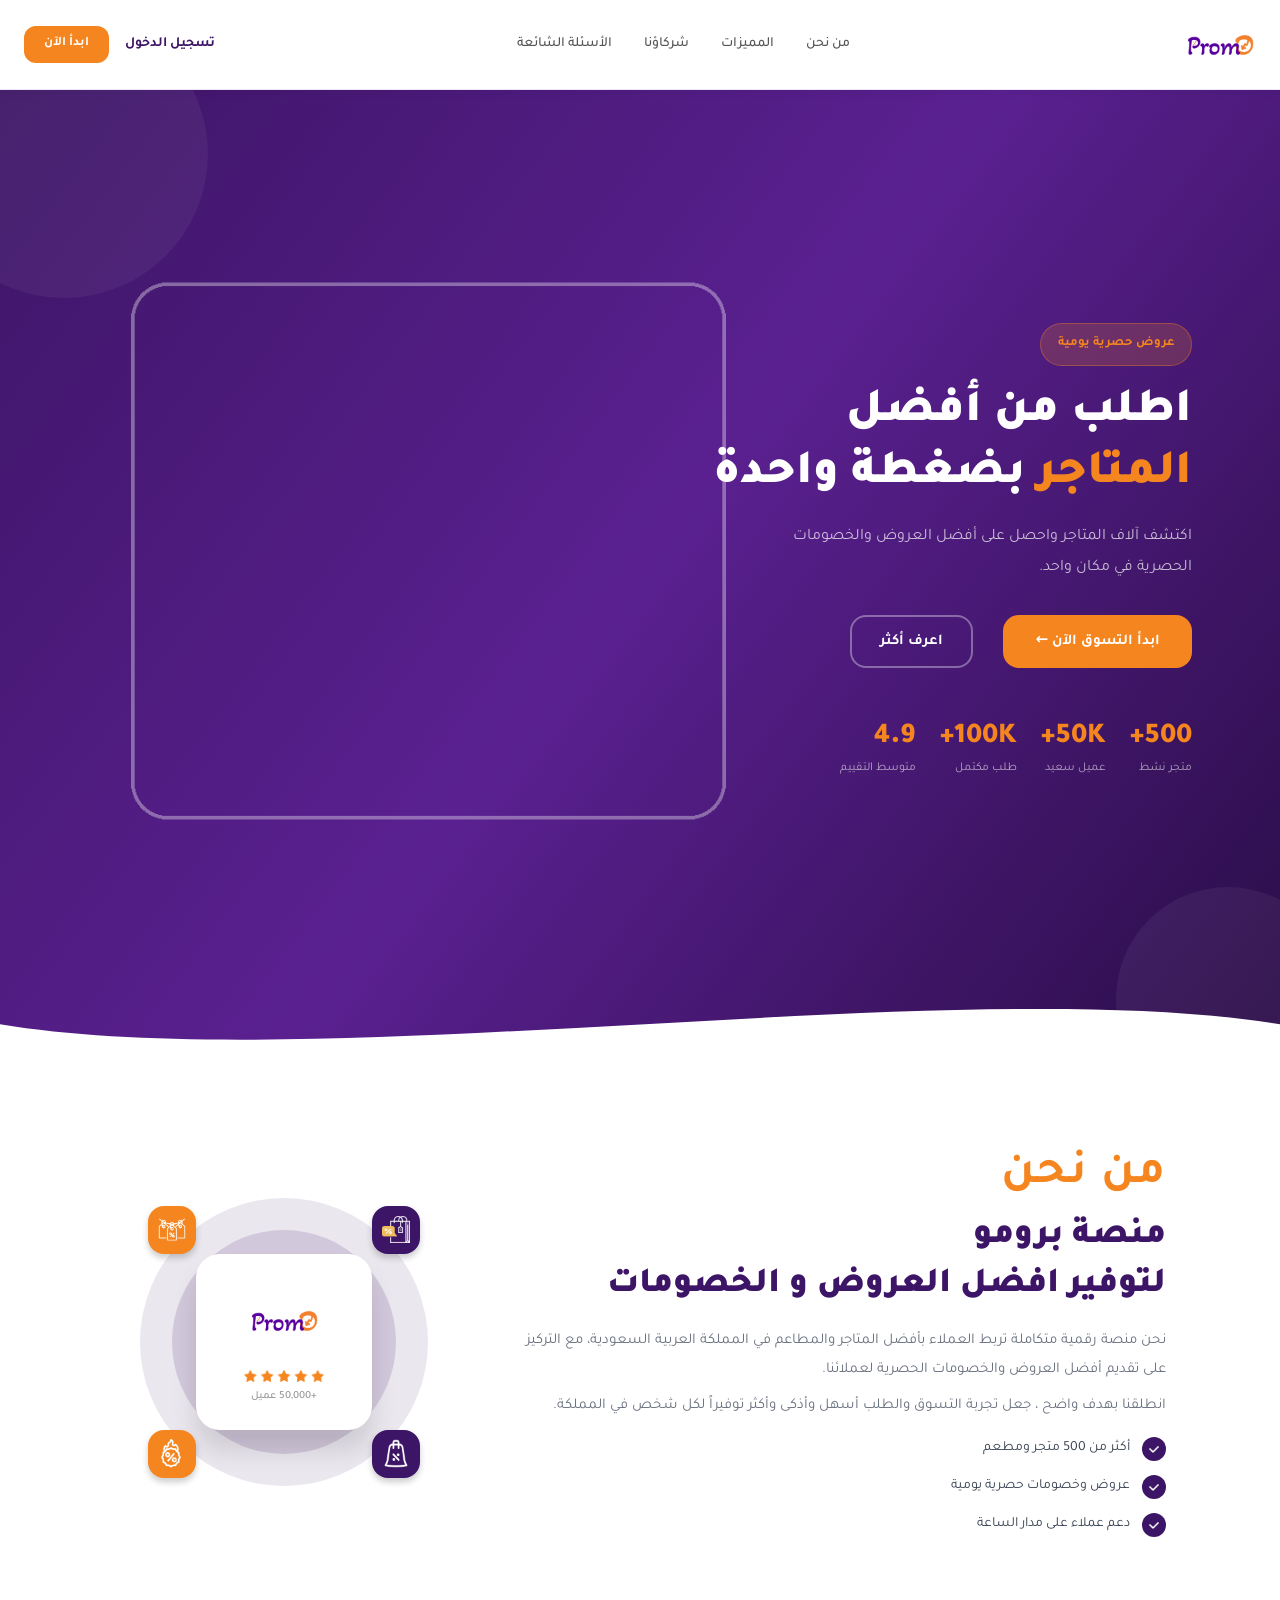
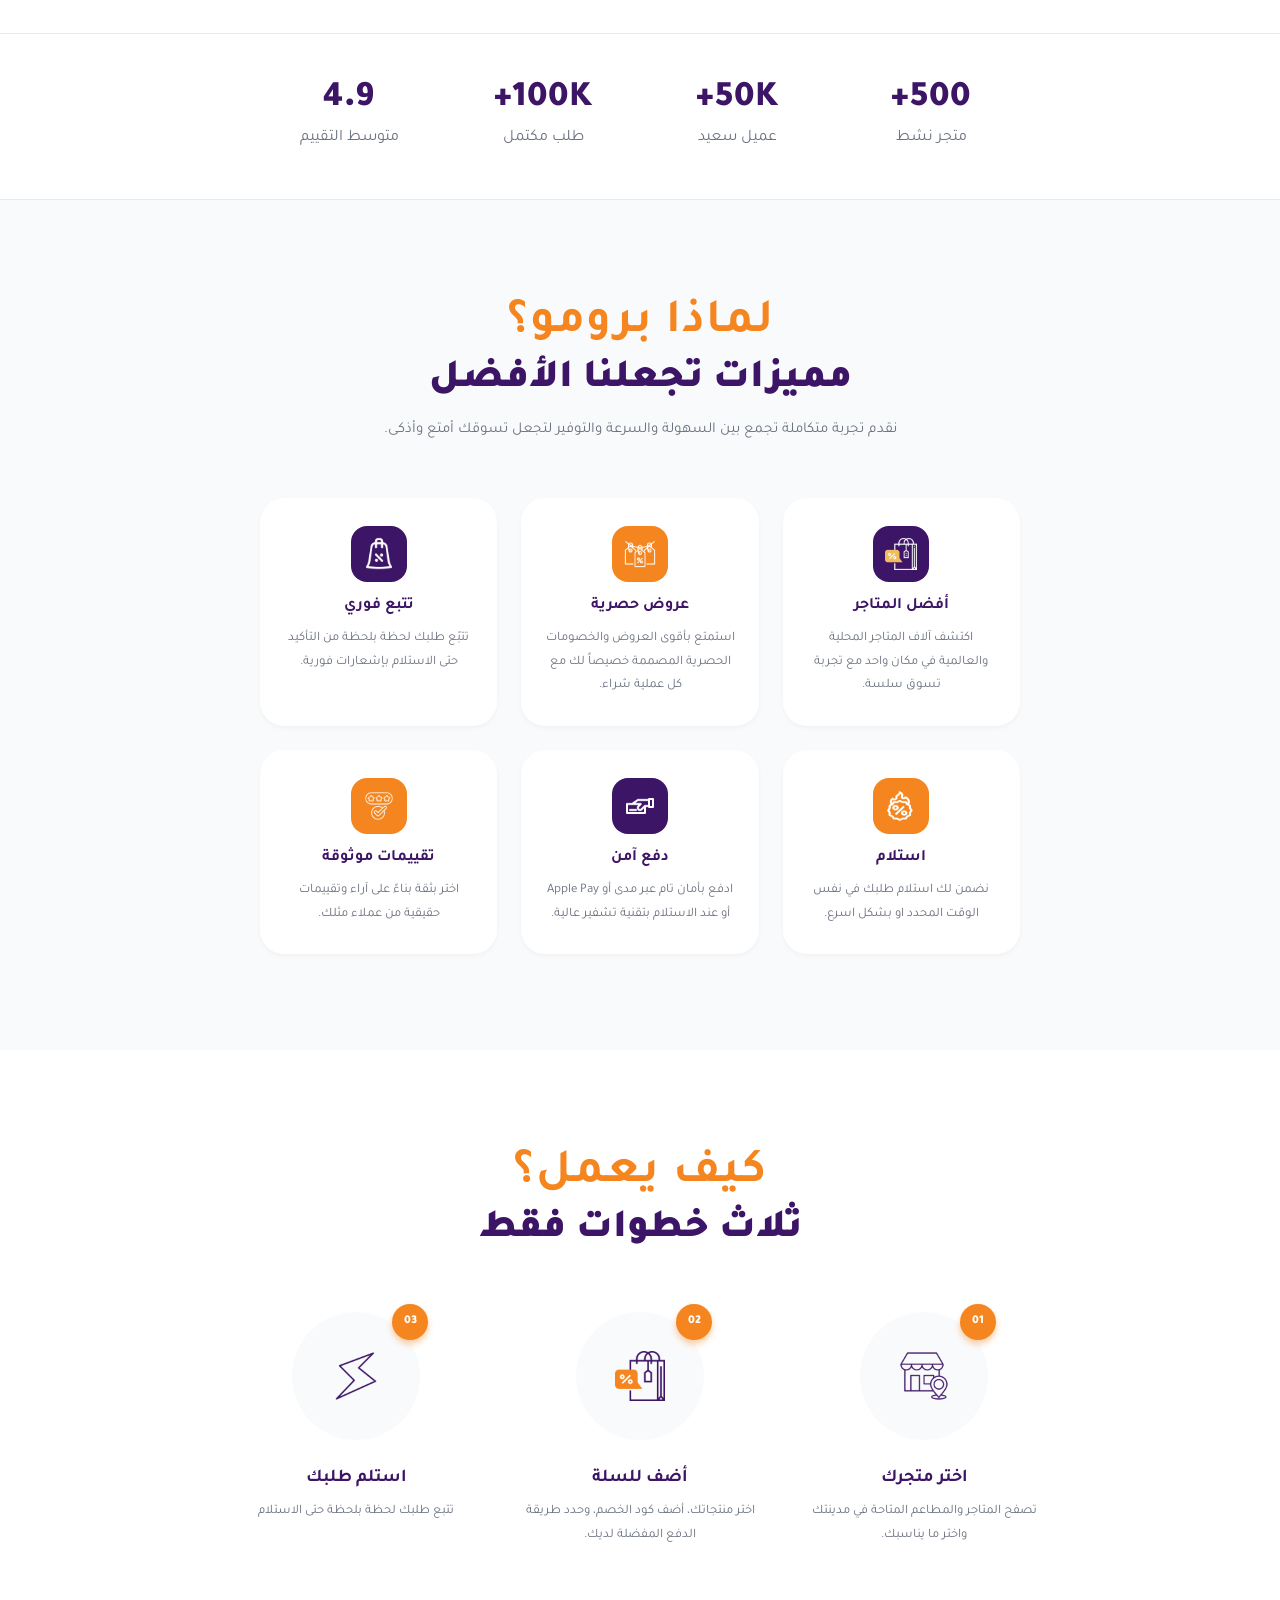
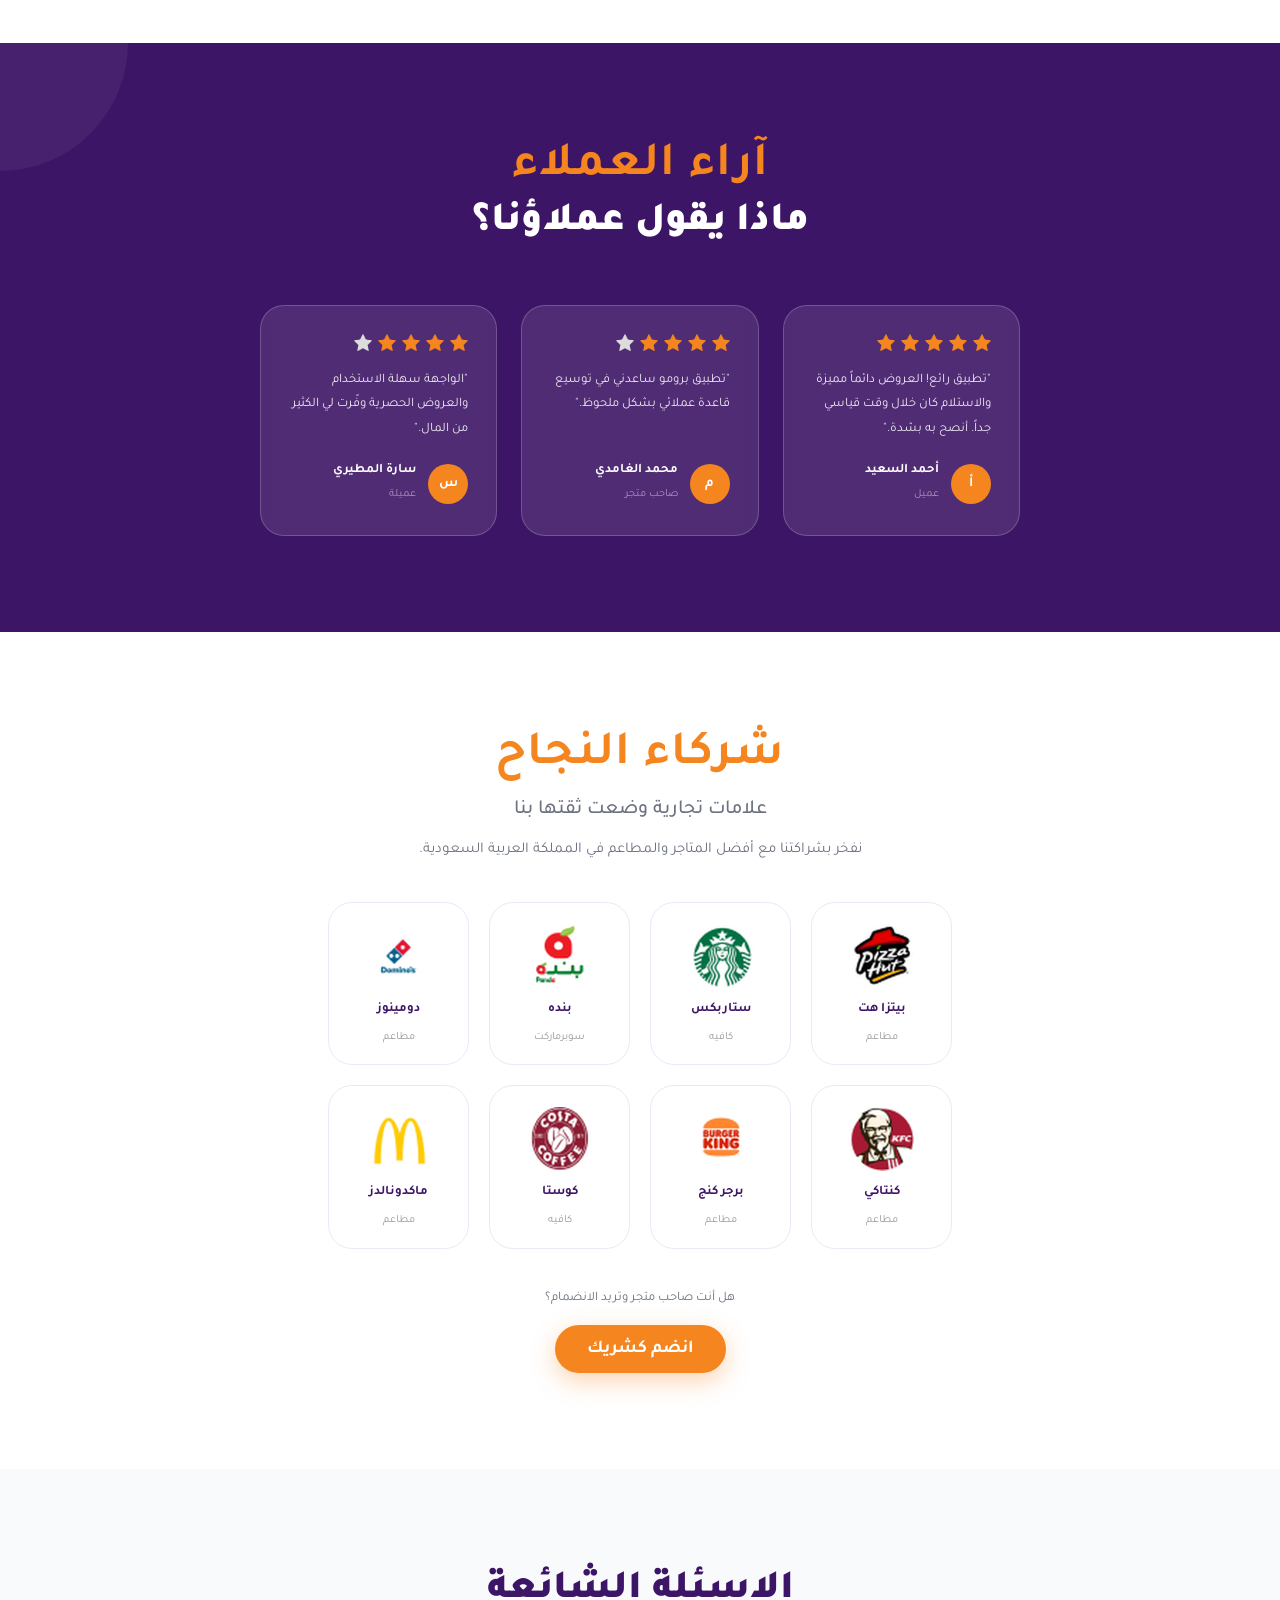
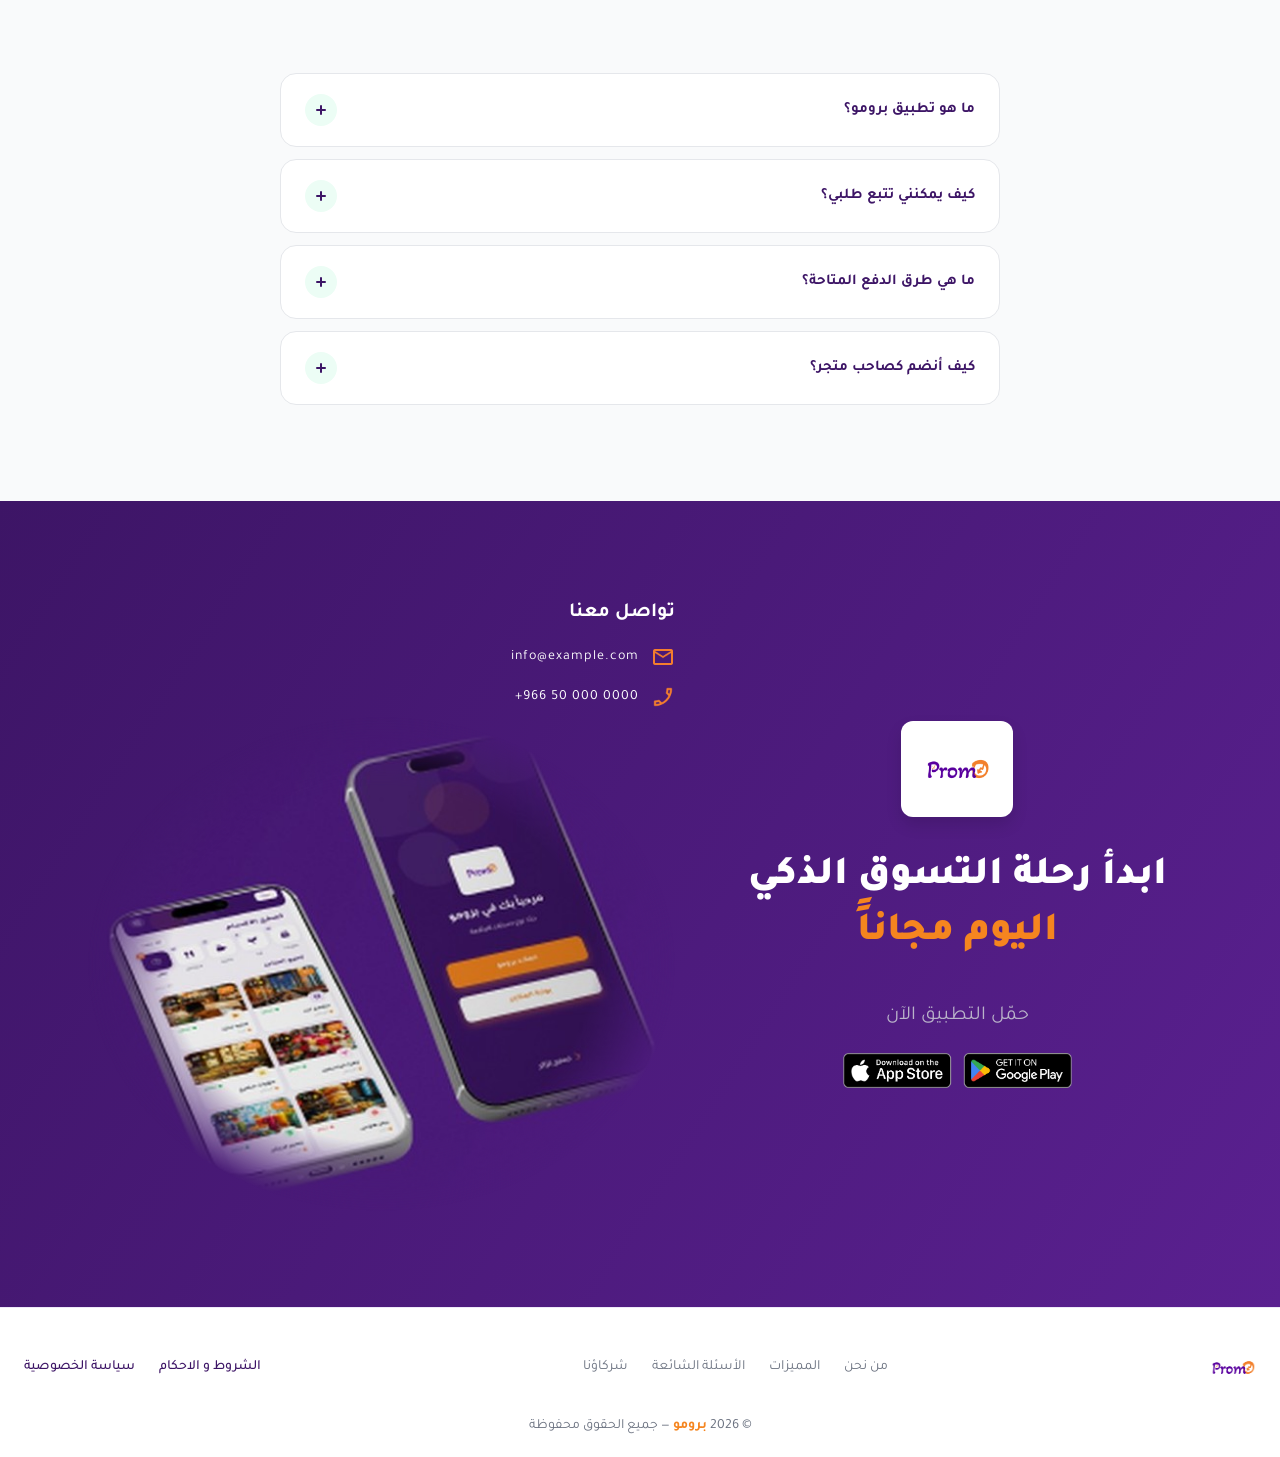
==== index.html @ 2209d12e "first commit" ====
<!DOCTYPE html>
<html lang="ar" dir="rtl">
<head>
  <meta charset="UTF-8">
  <meta name="viewport" content="width=device-width, initial-scale=1.0">
  <title>برومو | اطلب من أفضل المتاجر بضغطة واحدة</title>
  <meta name="description" content="برومو منصة تجمع أفضل المتاجر والمطاعم في المملكة مع عروض وخصومات حصرية يومية.">
  <link rel="icon" href="assets/logo.png">
  <link rel="stylesheet" href="css/style.css">
</head>
<body>

  <!-- ===== NAVBAR ===== -->
  <header class="navbar">
    <div class="container nav-inner">
      <a href="#top" class="nav-logo" aria-label="برومو - الرئيسية">
        <img src="assets/logo.png" alt="برومو" width="72" height="86">
      </a>

      <input type="checkbox" id="nav-toggle" class="nav-toggle" aria-label="فتح القائمة">
      <label for="nav-toggle" class="nav-burger" aria-hidden="true"><span></span></label>

      <nav class="nav-menu">
        <ul class="nav-links">
          <li><a href="#about">من نحن</a></li>
          <li><a href="#features">المميزات</a></li>
          <li><a href="#partners">شركاؤنا</a></li>
          <li><a href="#faq">الأسئلة الشائعة</a></li>
        </ul>
        <div class="nav-actions">
          <a href="#" class="nav-login">تسجيل الدخول</a>
          <a href="#" class="btn btn-primary btn-sm">ابدأ الآن</a>
        </div>
      </nav>
    </div>
  </header>

  <main id="top">

    <!-- ===== HERO ===== -->
    <section class="hero">
      <span class="blob blob-tl" aria-hidden="true"></span>
      <span class="blob blob-br" aria-hidden="true"></span>

      <div class="container hero-inner">
        <div class="hero-text">
          <span class="hero-badge">عروض حصرية يومية</span>
          <h1 class="hero-title">اطلب من أفضل<br><span class="accent">المتاجر</span> بضغطة واحدة</h1>
          <p class="hero-desc">اكتشف آلاف المتاجر واحصل على أفضل العروض والخصومات الحصرية في مكان واحد.</p>

          <div class="hero-btns">
            <a href="#" class="btn btn-primary">ابدأ التسوق الآن ←</a>
            <a href="#about" class="btn btn-outline">اعرف أكثر</a>
          </div>

          <ul class="hero-stats">
            <li><strong>+500</strong><span>متجر نشط</span></li>
            <li><strong>+50K</strong><span>عميل سعيد</span></li>
            <li><strong>+100K</strong><span>طلب مكتمل</span></li>
            <li><strong>4.9</strong><span>متوسط التقييم</span></li>
          </ul>
        </div>

        <div class="hero-visual">
          <img src="assets/hero-mockup.png" alt="شاشات تطبيق برومو" width="1016" height="752">
        </div>
      </div>

      <svg class="hero-wave" viewBox="0 0 1440 80" preserveAspectRatio="none" aria-hidden="true">
        <path d="M0 53.33C360 106.67 1080 0 1440 53.33V80H0Z" fill="#fff"/>
      </svg>
    </section>

    <!-- ===== ABOUT ===== -->
    <section class="about section" id="about">
      <div class="container about-inner">
        <div class="about-text">
          <span class="section-label">من نحن</span>
          <h2 class="about-title">منصة برومو<br>لتوفير افضل العروض و الخصومات</h2>
          <p>نحن منصة رقمية متكاملة تربط العملاء بأفضل المتاجر والمطاعم في المملكة العربية السعودية، مع التركيز على تقديم أفضل العروض والخصومات الحصرية لعملائنا.</p>
          <p>انطلقنا بهدف واضح ، جعل تجربة التسوق والطلب أسهل وأذكى وأكثر توفيراً لكل شخص في المملكة.</p>
          <ul class="check-list">
            <li><img src="assets/icons/check.png" alt="" width="12" height="12">أكثر من 500 متجر ومطعم</li>
            <li><img src="assets/icons/check.png" alt="" width="12" height="12">عروض وخصومات حصرية يومية</li>
            <li><img src="assets/icons/check.png" alt="" width="12" height="12">دعم عملاء على مدار الساعة</li>
          </ul>
        </div>

        <div class="about-visual" aria-hidden="true">
          <div class="about-circle">
            <div class="about-card">
              <img src="assets/logo.png" alt="" width="72" height="86">
              <img class="about-stars" src="assets/icons/stars-5.png" alt="" width="80" height="12">
              <small>+50,000 عميل</small>
            </div>
            <span class="about-float f-tr violet"><img src="assets/icons/about-1.png" alt="" width="28" height="27"></span>
            <span class="about-float f-tl orange"><img src="assets/icons/about-2.png" alt="" width="28" height="27"></span>
            <span class="about-float f-br violet"><img src="assets/icons/about-3.png" alt="" width="28" height="29"></span>
            <span class="about-float f-bl orange"><img src="assets/icons/about-4.png" alt="" width="28" height="29"></span>
          </div>
        </div>
      </div>
    </section>

    <!-- ===== STATS BAR ===== -->
    <section class="stats-bar">
      <ul class="container stats-grid">
        <li><strong>+500</strong><span>متجر نشط</span></li>
        <li><strong>+50K</strong><span>عميل سعيد</span></li>
        <li><strong>+100K</strong><span>طلب مكتمل</span></li>
        <li><strong>4.9</strong><span>متوسط التقييم</span></li>
      </ul>
    </section>

    <!-- ===== FEATURES ===== -->
    <section class="features section bg-soft" id="features">
      <div class="container">
        <header class="section-head">
          <span class="section-label">لماذا برومو؟</span>
          <h2 class="section-title">مميزات تجعلنا الأفضل</h2>
          <p class="section-desc">نقدم تجربة متكاملة تجمع بين السهولة والسرعة والتوفير لتجعل تسوقك أمتع وأذكى.</p>
        </header>

        <div class="features-grid">
          <article class="feature-card">
            <span class="feature-icon violet"><img src="assets/icons/feat-stores.png" alt="" width="32" height="32"></span>
            <h3>أفضل المتاجر</h3>
            <p>اكتشف آلاف المتاجر المحلية والعالمية في مكان واحد مع تجربة تسوق سلسة.</p>
          </article>
          <article class="feature-card">
            <span class="feature-icon orange"><img src="assets/icons/feat-offers.png" alt="" width="32" height="32"></span>
            <h3>عروض حصرية</h3>
            <p>استمتع بأقوى العروض والخصومات الحصرية المصممة خصيصاً لك مع كل عملية شراء.</p>
          </article>
          <article class="feature-card">
            <span class="feature-icon violet"><img src="assets/icons/feat-track.png" alt="" width="28" height="29"></span>
            <h3>تتبع فوري</h3>
            <p>تتبّع طلبك لحظة بلحظة من التأكيد حتى الاستلام بإشعارات فورية.</p>
          </article>
          <article class="feature-card">
            <span class="feature-icon orange"><img src="assets/icons/feat-pickup.png" alt="" width="28" height="29"></span>
            <h3>استلام</h3>
            <p>نضمن لك استلام طلبك في نفس الوقت المحدد او بشكل اسرع.</p>
          </article>
          <article class="feature-card">
            <span class="feature-icon violet"><img src="assets/icons/feat-pay.png" alt="" width="32" height="32"></span>
            <h3>دفع آمن</h3>
            <p>ادفع بأمان تام عبر مدى أو Apple Pay أو عند الاستلام بتقنية تشفير عالية.</p>
          </article>
          <article class="feature-card">
            <span class="feature-icon orange"><img src="assets/icons/feat-reviews.png" alt="" width="32" height="32"></span>
            <h3>تقييمات موثوقة</h3>
            <p>اختر بثقة بناءً على آراء وتقييمات حقيقية من عملاء مثلك.</p>
          </article>
        </div>
      </div>
    </section>

    <!-- ===== HOW IT WORKS ===== -->
    <section class="how section" id="how">
      <div class="container">
        <header class="section-head">
          <span class="section-label">كيف يعمل؟</span>
          <h2 class="section-title">ثلاث خطوات فقط</h2>
        </header>

        <ol class="how-grid">
          <li class="how-step">
            <div class="how-circle"><img src="assets/icons/step-1.png" alt="" width="50" height="50"><span class="how-num">01</span></div>
            <h3>اختر متجرك</h3>
            <p>تصفح المتاجر والمطاعم المتاحة في مدينتك واختر ما يناسبك.</p>
          </li>
          <li class="how-step">
            <div class="how-circle"><img src="assets/icons/step-2.png" alt="" width="50" height="50"><span class="how-num">02</span></div>
            <h3>أضف للسلة</h3>
            <p>اختر منتجاتك، أضف كود الخصم، وحدد طريقة الدفع المفضلة لديك.</p>
          </li>
          <li class="how-step">
            <div class="how-circle"><img src="assets/icons/step-3.png" alt="" width="50" height="50"><span class="how-num">03</span></div>
            <h3>استلم طلبك</h3>
            <p>تتبع طلبك لحظة بلحظة حتى الاستلام</p>
          </li>
        </ol>
      </div>
    </section>

    <!-- ===== TESTIMONIALS ===== -->
    <section class="testimonials section">
      <span class="blob blob-tl" aria-hidden="true"></span>
      <div class="container">
        <header class="section-head">
          <span class="section-label">آراء العملاء</span>
          <h2 class="section-title light">ماذا يقول عملاؤنا؟</h2>
        </header>

        <div class="testi-grid">
          <figure class="testi-card">
            <img class="testi-stars" src="assets/icons/stars-5.png" alt="5 من 5" width="114" height="17">
            <blockquote>"تطبيق رائع! العروض دائماً مميزة والاستلام كان خلال وقت قياسي جداً. أنصح به بشدة."</blockquote>
            <figcaption><span class="avatar">أ</span><span><b>أحمد السعيد</b><small>عميل</small></span></figcaption>
          </figure>
          <figure class="testi-card">
            <img class="testi-stars" src="assets/icons/stars-4.png" alt="4 من 5" width="114" height="17">
            <blockquote>"تطبيق برومو ساعدني في توسيع قاعدة عملائي بشكل ملحوظ."</blockquote>
            <figcaption><span class="avatar">م</span><span><b>محمد الغامدي</b><small>صاحب متجر</small></span></figcaption>
          </figure>
          <figure class="testi-card">
            <img class="testi-stars" src="assets/icons/stars-4.png" alt="4 من 5" width="114" height="17">
            <blockquote>"الواجهة سهلة الاستخدام والعروض الحصرية وفّرت لي الكثير من المال."</blockquote>
            <figcaption><span class="avatar">س</span><span><b>سارة المطيري</b><small>عميلة</small></span></figcaption>
          </figure>
        </div>
      </div>
    </section>

    <!-- ===== PARTNERS ===== -->
    <section class="partners section" id="partners">
      <div class="container">
        <header class="section-head">
          <span class="section-label">شركاء النجاح</span>
          <h2 class="section-subtitle">علامات تجارية وضعت ثقتها بنا</h2>
          <p class="section-desc">نفخر بشراكتنا مع أفضل المتاجر والمطاعم في المملكة العربية السعودية.</p>
        </header>

        <ul class="partners-grid">
          <li class="partner-card"><img src="assets/partners/pizza-hut.png" alt="" width="64" height="64"><b>بيتزا هت</b><small>مطاعم</small></li>
          <li class="partner-card"><img src="assets/partners/starbucks.png" alt="" width="64" height="64"><b>ستاربكس</b><small>كافيه</small></li>
          <li class="partner-card"><img src="assets/partners/panda.png" alt="" width="64" height="64"><b>بنده</b><small>سوبرماركت</small></li>
          <li class="partner-card"><img src="assets/partners/dominos.png" alt="" width="64" height="64"><b>دومينوز</b><small>مطاعم</small></li>
          <li class="partner-card"><img src="assets/partners/kfc.png" alt="" width="64" height="64"><b>كنتاكي</b><small>مطاعم</small></li>
          <li class="partner-card"><img src="assets/partners/burger-king.png" alt="" width="64" height="64"><b>برجر كنج</b><small>مطاعم</small></li>
          <li class="partner-card"><img src="assets/partners/costa.png" alt="" width="64" height="64"><b>كوستا</b><small>كافيه</small></li>
          <li class="partner-card"><img src="assets/partners/mcdonalds.png" alt="" width="64" height="64"><b>ماكدونالدز</b><small>مطاعم</small></li>
        </ul>

        <div class="partners-cta">
          <p>هل أنت صاحب متجر وتريد الانضمام؟</p>
          <a href="#" class="btn btn-primary btn-glow">انضم كشريك</a>
        </div>
      </div>
    </section>

    <!-- ===== FAQ ===== -->
    <section class="faq section bg-soft" id="faq">
      <div class="container">
        <header class="section-head">
          <h2 class="section-title">الاسئلة الشائعة</h2>
        </header>

        <div class="faq-list">
          <details class="faq-item">
            <summary><span>ما هو تطبيق برومو؟</span><i class="faq-toggle" aria-hidden="true"></i></summary>
            <p>هو تطبيق للطلب والاستلام من المتجر يجمع أفضل المتاجر والمطاعم في مكان واحد، مع عروض وخصومات حصرية لعملائنا.</p>
          </details>
          <details class="faq-item">
            <summary><span>كيف يمكنني تتبع طلبي؟</span><i class="faq-toggle" aria-hidden="true"></i></summary>
            <p>بعد تأكيد طلبك، ستصلك إشعارات فورية بكل مرحلة من مراحل الطلب حتى استلامه.</p>
          </details>
          <details class="faq-item">
            <summary><span>ما هي طرق الدفع المتاحة؟</span><i class="faq-toggle" aria-hidden="true"></i></summary>
            <p>ندعم الدفع عند الاستلام، مدى، وApple Pay لتجربة دفع مرنة وآمنة.</p>
          </details>
          <details class="faq-item">
            <summary><span>كيف أنضم كصاحب متجر؟</span><i class="faq-toggle" aria-hidden="true"></i></summary>
            <p>يمكنك التسجيل عبر التطبيق من خلال قسم "بوابة المتاجر" و ادخال بياناتك.</p>
          </details>
        </div>
      </div>
    </section>

    <!-- ===== CTA / CONTACT ===== -->
    <section class="cta" id="contact">
      <div class="container cta-inner">
        <div class="cta-main">
          <div class="cta-logo"><img src="assets/logo.png" alt="برومو" width="67" height="80"></div>
          <h2 class="cta-title">ابدأ رحلة التسوق الذكي<br><span class="accent">اليوم مجاناً</span></h2>
          <p class="cta-download">حمّل التطبيق الآن</p>
          <div class="store-badges">
            <a href="#" aria-label="حمّل من Google Play"><img src="assets/google-play.png" alt="Get it on Google Play" width="109" height="35"></a>
            <a href="#" aria-label="حمّل من App Store"><img src="assets/app-store.png" alt="Download on the App Store" width="109" height="35"></a>
          </div>
        </div>

        <div class="cta-side">
          <div class="contact">
            <h3>تواصل معنا</h3>
            <!-- TODO: ضع الإيميل ورقم الجوال الحقيقيين هنا -->
            <a href="mailto:info@example.com"><img src="assets/icons/email.png" alt="" width="24" height="24"><span dir="ltr">info@example.com</span></a>
            <a href="tel:+966500000000"><img src="assets/icons/phone.png" alt="" width="24" height="24"><span dir="ltr">+966 50 000 0000</span></a>
          </div>
          <img class="cta-phones" src="assets/cta-phones.jpg" alt="تطبيق برومو على الجوال" width="600" height="505">
        </div>
      </div>
    </section>
  </main>

  <!-- ===== FOOTER ===== -->
  <footer class="footer">
    <div class="container footer-inner">
      <a href="#top" class="footer-logo"><img src="assets/logo.png" alt="برومو" width="46" height="55"></a>
      <ul class="footer-links">
        <li><a href="#about">من نحن</a></li>
        <li><a href="#features">المميزات</a></li>
        <li><a href="#faq">الأسئلة الشائعة</a></li>
        <li><a href="#partners">شركاؤنا</a></li>
      </ul>
      <ul class="footer-legal">
        <li><a href="terms.html">الشروط و الاحكام</a></li>
        <li><a href="privacy.html">سياسة الخصوصية</a></li>
      </ul>
    </div>
    <p class="footer-copy">© 2026 <b>برومو</b> — جميع الحقوق محفوظة</p>
  </footer>

</body>
</html>
---- css/style.css ----
/* =========================================================
   Promo Landing Page — style.css
   ألوان وخطوط مأخوذة من تصميم فيقما
   ========================================================= */

:root {
  --violet: #3d1566;
  --violet-2: #5a2090;
  --violet-3: #2a0d47;
  --orange: #f5851f;
  --text: #374151;
  --muted: #6b7280;
  --soft: #f9fafb;
  --line: #ede8f8;
  --white: #fff;

  --radius-lg: 24px;
  --radius-md: 16px;
  --radius-sm: 12px;
  --container: 1152px;
  --nav-h: 90px;
}

/* ---------- Font (Tajawal, local files) ---------- */
@font-face { font-family: "Tajawal"; font-style: normal; font-weight: 400; font-display: swap;
  src: url("../assets/fonts/tajawal-arabic-400-normal.woff2") format("woff2");
  unicode-range: U+0600-06FF, U+0750-077F, U+0870-088E, U+0890-0891, U+0897-08E1, U+08E3-08FF, U+200C-200E, U+2010-2011, U+204F, U+2E41, U+FB50-FDFF, U+FE70-FE74, U+FE76-FEFC; }
@font-face { font-family: "Tajawal"; font-style: normal; font-weight: 400; font-display: swap;
  src: url("../assets/fonts/tajawal-latin-400-normal.woff2") format("woff2");
  unicode-range: U+0000-00FF, U+0131, U+0152-0153, U+02BB-02BC, U+02C6, U+02DA, U+02DC, U+0304, U+0308, U+0329, U+2000-206F, U+20AC, U+2122, U+2191, U+2193, U+2212, U+2215, U+FEFF, U+FFFD; }
@font-face { font-family: "Tajawal"; font-style: normal; font-weight: 500; font-display: swap;
  src: url("../assets/fonts/tajawal-arabic-500-normal.woff2") format("woff2");
  unicode-range: U+0600-06FF, U+0750-077F, U+0870-088E, U+0890-0891, U+0897-08E1, U+08E3-08FF, U+200C-200E, U+2010-2011, U+204F, U+2E41, U+FB50-FDFF, U+FE70-FE74, U+FE76-FEFC; }
@font-face { font-family: "Tajawal"; font-style: normal; font-weight: 500; font-display: swap;
  src: url("../assets/fonts/tajawal-latin-500-normal.woff2") format("woff2");
  unicode-range: U+0000-00FF, U+0131, U+0152-0153, U+02BB-02BC, U+02C6, U+02DA, U+02DC, U+0304, U+0308, U+0329, U+2000-206F, U+20AC, U+2122, U+2191, U+2193, U+2212, U+2215, U+FEFF, U+FFFD; }
@font-face { font-family: "Tajawal"; font-style: normal; font-weight: 700; font-display: swap;
  src: url("../assets/fonts/tajawal-arabic-700-normal.woff2") format("woff2");
  unicode-range: U+0600-06FF, U+0750-077F, U+0870-088E, U+0890-0891, U+0897-08E1, U+08E3-08FF, U+200C-200E, U+2010-2011, U+204F, U+2E41, U+FB50-FDFF, U+FE70-FE74, U+FE76-FEFC; }
@font-face { font-family: "Tajawal"; font-style: normal; font-weight: 700; font-display: swap;
  src: url("../assets/fonts/tajawal-latin-700-normal.woff2") format("woff2");
  unicode-range: U+0000-00FF, U+0131, U+0152-0153, U+02BB-02BC, U+02C6, U+02DA, U+02DC, U+0304, U+0308, U+0329, U+2000-206F, U+20AC, U+2122, U+2191, U+2193, U+2212, U+2215, U+FEFF, U+FFFD; }
@font-face { font-family: "Tajawal"; font-style: normal; font-weight: 800; font-display: swap;
  src: url("../assets/fonts/tajawal-arabic-800-normal.woff2") format("woff2");
  unicode-range: U+0600-06FF, U+0750-077F, U+0870-088E, U+0890-0891, U+0897-08E1, U+08E3-08FF, U+200C-200E, U+2010-2011, U+204F, U+2E41, U+FB50-FDFF, U+FE70-FE74, U+FE76-FEFC; }
@font-face { font-family: "Tajawal"; font-style: normal; font-weight: 800; font-display: swap;
  src: url("../assets/fonts/tajawal-latin-800-normal.woff2") format("woff2");
  unicode-range: U+0000-00FF, U+0131, U+0152-0153, U+02BB-02BC, U+02C6, U+02DA, U+02DC, U+0304, U+0308, U+0329, U+2000-206F, U+20AC, U+2122, U+2191, U+2193, U+2212, U+2215, U+FEFF, U+FFFD; }
@font-face { font-family: "Tajawal"; font-style: normal; font-weight: 900; font-display: swap;
  src: url("../assets/fonts/tajawal-arabic-900-normal.woff2") format("woff2");
  unicode-range: U+0600-06FF, U+0750-077F, U+0870-088E, U+0890-0891, U+0897-08E1, U+08E3-08FF, U+200C-200E, U+2010-2011, U+204F, U+2E41, U+FB50-FDFF, U+FE70-FE74, U+FE76-FEFC; }
@font-face { font-family: "Tajawal"; font-style: normal; font-weight: 900; font-display: swap;
  src: url("../assets/fonts/tajawal-latin-900-normal.woff2") format("woff2");
  unicode-range: U+0000-00FF, U+0131, U+0152-0153, U+02BB-02BC, U+02C6, U+02DA, U+02DC, U+0304, U+0308, U+0329, U+2000-206F, U+20AC, U+2122, U+2191, U+2193, U+2212, U+2215, U+FEFF, U+FFFD; }

/* ---------- Reset ---------- */
*, *::before, *::after { box-sizing: border-box; }
html { scroll-behavior: smooth; scroll-padding-top: calc(var(--nav-h) + 8px); }
body {
  margin: 0;
  font-family: "Tajawal", system-ui, sans-serif;
  color: var(--text);
  background: var(--white);
  line-height: 1.6;
  -webkit-font-smoothing: antialiased;
  overflow-x: hidden;
}
img { max-width: 100%; height: auto; display: block; }
a { color: inherit; text-decoration: none; }
ul, ol { list-style: none; margin: 0; padding: 0; }
h1, h2, h3, p, figure, blockquote { margin: 0; }

.container { width: 100%; max-width: var(--container); margin-inline: auto; padding-inline: 24px; }
.section { padding-block: 96px; position: relative; }
.bg-soft { background: var(--soft); }
.accent { color: var(--orange); }

/* ---------- Buttons ---------- */
.btn {
  display: inline-flex; align-items: center; justify-content: center;
  height: 53px; padding-inline: 32px;
  border-radius: var(--radius-md);
  font-weight: 700; font-size: 15px;
  transition: transform .2s ease, box-shadow .2s ease, background .2s ease;
  white-space: nowrap;
}
.btn:hover { transform: translateY(-2px); }
.btn-primary { background: var(--orange); color: var(--white); }
.btn-primary:hover { box-shadow: 0 10px 24px rgba(245,133,31,.35); }
.btn-outline { border: 2px solid rgba(255,255,255,.35); color: var(--white); padding-inline: 28px; }
.btn-outline:hover { background: rgba(255,255,255,.08); }
.btn-sm { height: 37px; padding-inline: 20px; border-radius: var(--radius-sm); font-size: 13px; }
.btn-glow { height: 48px; border-radius: 999px; font-size: 18px; box-shadow: 0 8px 24px rgba(245,133,31,.35); }

/* ---------- Section heads ---------- */
.section-head { text-align: center; max-width: 640px; margin: 0 auto 56px; }
.section-label {
  display: block; color: var(--orange);
  font-size: 48px; font-weight: 700; line-height: 1.2; letter-spacing: 1px;
}
.section-title { color: var(--violet); font-size: 40px; font-weight: 900; line-height: 1.3; }
.section-title.light { color: var(--white); }
.section-subtitle { color: var(--muted); font-size: 20px; font-weight: 500; margin-top: 8px; }
.section-desc { color: var(--muted); font-size: 15px; margin-top: 12px; }

/* ---------- Decorative blobs ---------- */
.blob { position: absolute; border-radius: 50%; background: rgba(255,255,255,.05); pointer-events: none; }
.blob-tl { width: 288px; height: 288px; top: -80px; inset-inline-end: -80px; }
.blob-br { width: 224px; height: 224px; bottom: -60px; inset-inline-start: -60px; }

/* =========================================================
   NAVBAR
   ========================================================= */
.navbar {
  position: sticky; top: 0; z-index: 50;
  height: var(--nav-h);
  background: rgba(255,255,255,.97);
  backdrop-filter: blur(6px);
  border-bottom: 1px solid var(--line);
  box-shadow: 0 1px 10px rgba(0,0,0,.05);
}
.nav-inner { height: 100%; display: flex; align-items: center; gap: 32px; max-width: 1400px; }
.nav-logo img { width: 72px; height: auto; }
.nav-menu { flex: 1; display: flex; align-items: center; justify-content: space-between; }
.nav-links { display: flex; gap: 32px; margin-inline: auto; }
.nav-links a { color: #555; font-size: 14px; font-weight: 500; transition: color .2s; }
.nav-links a:hover { color: var(--orange); }
.nav-actions { display: flex; align-items: center; gap: 16px; }
.nav-login { color: var(--violet); font-weight: 700; font-size: 14px; }
.nav-login:hover { color: var(--orange); }

.nav-toggle { position: absolute; opacity: 0; pointer-events: none; }
.nav-burger { display: none; }

/* =========================================================
   HERO
   ========================================================= */
.hero {
  position: relative; overflow: hidden;
  background: linear-gradient(127deg, var(--violet) 0%, var(--violet-2) 50%, var(--violet-3) 100%);
  color: var(--white);
  padding: 120px 0 160px;
  min-height: calc(100vh - var(--nav-h));
  display: flex; align-items: center;
}
.hero-inner { display: grid; grid-template-columns: 520px 1fr; gap: 24px; align-items: center; position: relative; z-index: 1; }
.hero-text { text-align: right; }
.hero-badge {
  display: inline-block; padding: 10px 17px; border-radius: 999px;
  background: rgba(245,133,31,.2); border: 1px solid rgba(245,133,31,.35);
  color: var(--orange); font-size: 13px; font-weight: 700;
}
.hero-title { font-size: 48px; font-weight: 900; line-height: 1.3; margin: 16px 0; }
.hero-desc { color: rgba(255,255,255,.7); font-size: 16px; line-height: 1.9; max-width: 440px; }
.hero-btns { display: flex; gap: 30px; margin-top: 32px; flex-wrap: wrap; }

.hero-stats { display: flex; gap: 24px; margin-top: 56px; flex-wrap: wrap; }
.hero-stats li { display: flex; flex-direction: column; }
.hero-stats strong { color: var(--orange); font-size: 28.8px; font-weight: 900; line-height: 1; direction: ltr; text-align: right; }
.hero-stats span { color: rgba(255,255,255,.6); font-size: 12px; margin-top: 6px; }

.hero-visual { margin-inline-start: -240px; margin-inline-end: -120px; }
.hero-visual img { width: 100%; max-width: 1016px; }

.hero-wave { position: absolute; bottom: 0; left: 0; width: 100%; height: 80px; }

/* =========================================================
   ABOUT
   ========================================================= */
.about-inner { display: grid; grid-template-columns: 1fr 340px; gap: 64px; align-items: center; max-width: 1100px; }
.about-text .section-label { text-align: right; }
.about-title { color: var(--violet); font-size: 35.2px; font-weight: 900; line-height: 1.4; margin: 8px 0 16px; }
.about-text p { color: var(--muted); font-size: 15px; line-height: 1.9; margin-bottom: 8px; }
.check-list { margin-top: 16px; display: grid; gap: 14px; }
.check-list li { display: flex; align-items: center; gap: 12px; color: var(--text); font-size: 14px; }
.check-list img {
  width: 24px; height: 24px; padding: 6px; border-radius: 50%;
  background: var(--violet); box-sizing: border-box;
}

.about-visual { display: flex; justify-content: center; }
.about-circle {
  position: relative; width: 288px; height: 288px; border-radius: 50%;
  background: rgba(61,21,102,.1);
  display: grid; place-items: center;
}
.about-circle::before {
  content: ""; position: absolute; inset: 32px; border-radius: 50%; background: rgba(61,21,102,.15);
}
.about-card {
  position: relative; width: 176px; height: 176px; border-radius: var(--radius-lg);
  background: var(--white); box-shadow: 0 20px 25px rgba(0,0,0,.12);
  display: flex; flex-direction: column; align-items: center; justify-content: center; gap: 6px;
}
.about-card > img:first-child { width: 72px; }
.about-stars { width: 80px; }
.about-card small { color: #999; font-size: 11px; font-weight: 500; direction: rtl; }

.about-float {
  position: absolute; width: 48px; height: 48px; border-radius: var(--radius-md);
  display: grid; place-items: center; box-shadow: 0 4px 6px rgba(0,0,0,.2);
  animation: float 4s ease-in-out infinite;
}
.about-float img { width: 28px; }
.about-float.violet { background: var(--violet); }
.about-float.orange { background: var(--orange); }
.f-tr { top: 8px; right: 8px; }
.f-tl { top: 8px; left: 8px; animation-delay: -1s; }
.f-br { bottom: 8px; right: 8px; animation-delay: -2s; }
.f-bl { bottom: 8px; left: 8px; animation-delay: -3s; }
@keyframes float { 50% { transform: translateY(-6px); } }

/* =========================================================
   STATS BAR
   ========================================================= */
.stats-bar { padding-block: 48px; border-block: 1px solid var(--line); }
.stats-grid { display: grid; grid-template-columns: repeat(4, 1fr); gap: 24px; max-width: 800px; text-align: center; }
.stats-grid strong { display: block; color: var(--violet); font-size: 36px; font-weight: 900; line-height: 1; direction: ltr; }
.stats-grid span { color: var(--muted); font-size: 16px; margin-top: 8px; display: block; }

/* =========================================================
   FEATURES
   ========================================================= */
.features-grid { display: grid; grid-template-columns: repeat(3, 1fr); gap: 24px; max-width: 760px; margin-inline: auto; }
.feature-card {
  background: var(--white); border-radius: var(--radius-lg);
  box-shadow: 0 2px 4px rgba(0,0,0,.04);
  padding: 28px 24px; text-align: center;
  transition: transform .25s ease, box-shadow .25s ease;
}
.feature-card:hover { transform: translateY(-6px); box-shadow: 0 16px 32px rgba(61,21,102,.1); }
.feature-icon {
  width: 56px; height: 56px; margin: 0 auto 12px; border-radius: var(--radius-md);
  display: grid; place-items: center;
}
.feature-icon img { width: 32px; }
.feature-icon.violet { background: var(--violet); }
.feature-icon.orange { background: var(--orange); }
.feature-card h3 { color: var(--violet); font-size: 16px; font-weight: 700; margin-bottom: 8px; }
.feature-card p { color: var(--muted); font-size: 13px; line-height: 1.8; }

/* =========================================================
   HOW IT WORKS
   ========================================================= */
.how-grid { display: grid; grid-template-columns: repeat(3, 1fr); gap: 32px; max-width: 820px; margin-inline: auto; }
.how-step { text-align: center; }
.how-circle {
  position: relative; width: 128px; height: 128px; margin: 0 auto 24px; border-radius: 50%;
  background: var(--soft); display: grid; place-items: center;
}
.how-circle img { width: 50px; }
.how-num {
  position: absolute; top: -8px; left: 100px;
  width: 36px; height: 36px; border-radius: 50%;
  background: var(--orange); color: var(--white);
  font-size: 12px; font-weight: 900; display: grid; place-items: center;
  box-shadow: 0 4px 6px rgba(245,133,31,.4);
}
.how-step h3 { color: var(--violet); font-size: 18px; font-weight: 700; margin-bottom: 8px; }
.how-step p { color: var(--muted); font-size: 13px; line-height: 1.8; max-width: 240px; margin-inline: auto; }

/* =========================================================
   TESTIMONIALS
   ========================================================= */
.testimonials { background: var(--violet); overflow: hidden; }
.testimonials .blob-tl { width: 256px; height: 256px; top: -128px; inset-inline-end: -128px; }
.testi-grid { display: grid; grid-template-columns: repeat(3, 1fr); gap: 24px; max-width: 760px; margin-inline: auto; }
.testi-card {
  background: rgba(255,255,255,.1); border: 1px solid rgba(255,255,255,.2);
  backdrop-filter: blur(5px);
  border-radius: var(--radius-lg); padding: 28px;
  display: flex; flex-direction: column; gap: 18px;
}
.testi-stars { width: 114px; }
.testi-card blockquote { color: rgba(255,255,255,.9); font-size: 13px; line-height: 1.9; flex: 1; }
.testi-card figcaption { display: flex; align-items: center; gap: 12px; }
.avatar {
  width: 40px; height: 40px; border-radius: 50%; flex: none;
  background: var(--orange); color: var(--white); font-weight: 700; font-size: 14px;
  display: grid; place-items: center;
}
.testi-card b { display: block; color: var(--white); font-size: 13px; }
.testi-card small { color: rgba(255,255,255,.5); font-size: 11px; }

/* =========================================================
   PARTNERS
   ========================================================= */
.partners .section-head { margin-bottom: 40px; }
.partners-grid { display: grid; grid-template-columns: repeat(4, 1fr); gap: 20px; max-width: 624px; margin-inline: auto; }
.partner-card {
  border: 1px solid var(--line); border-radius: var(--radius-lg); background: var(--white);
  padding: 21px 12px 18px; text-align: center;
  display: flex; flex-direction: column; align-items: center; gap: 8px;
  transition: box-shadow .25s ease, transform .25s ease;
}
.partner-card:hover { transform: translateY(-4px); box-shadow: 0 12px 24px rgba(61,21,102,.08); }
.partner-card img { width: 64px; height: 64px; object-fit: contain; margin-bottom: 4px; }
.partner-card b { color: var(--violet); font-size: 13px; }
.partner-card small { color: #999; font-size: 11px; }
.partners-cta { text-align: center; margin-top: 40px; }
.partners-cta p { color: var(--muted); font-size: 13px; margin-bottom: 16px; }

/* =========================================================
   FAQ  (details / summary — بدون جافاسكربت)
   ========================================================= */
.faq-list { max-width: 720px; margin-inline: auto; display: grid; gap: 12px; }
.faq-item {
  background: var(--white); border: 1px solid #e5e7eb; border-radius: var(--radius-md);
  transition: border-color .2s, box-shadow .2s;
}
.faq-item[open] { border-color: rgba(245,133,31,.5); box-shadow: 0 8px 24px rgba(61,21,102,.06); }
.faq-item summary {
  list-style: none; cursor: pointer;
  display: flex; align-items: center; justify-content: space-between; gap: 16px;
  padding: 20px 24px; color: var(--violet); font-weight: 700; font-size: 15px;
}
.faq-item summary::-webkit-details-marker { display: none; }
.faq-toggle {
  position: relative; flex: none; width: 32px; height: 32px; border-radius: 50%;
  background: #ecfdf5; transition: transform .3s ease, background .2s;
}
.faq-toggle::before, .faq-toggle::after {
  content: ""; position: absolute; top: 50%; left: 50%;
  width: 10px; height: 2px; background: var(--violet); border-radius: 2px;
  transform: translate(-50%, -50%);
}
.faq-toggle::after { transform: translate(-50%, -50%) rotate(90deg); }
.faq-item[open] .faq-toggle { transform: rotate(45deg); background: rgba(245,133,31,.15); }
.faq-item p { padding: 0 24px 22px; color: var(--muted); font-size: 14px; line-height: 1.9; }

/* =========================================================
   CTA / CONTACT
   ========================================================= */
.cta {
  background: linear-gradient(123deg, var(--violet) 0%, var(--violet-2) 100%);
  color: var(--white); padding-block: 96px; overflow: hidden;
}
.cta-inner { display: grid; grid-template-columns: 1fr 1.25fr; gap: 48px; align-items: center; }
.cta-main { text-align: center; }
.cta-logo {
  width: 112px; margin: 0 auto 32px; padding: 8px 16px;
  background: var(--white); border-radius: var(--radius-sm);
  box-shadow: 0 8px 16px rgba(0,0,0,.12);
}
.cta-logo img { width: 67px; margin-inline: auto; }
.cta-title { font-size: 40px; font-weight: 900; line-height: 1.4; }
.cta-download { color: #b9b3c9; font-size: 19.8px; margin: 40px 0 20px; }
.store-badges { display: flex; justify-content: center; gap: 11px; flex-wrap: wrap; }
.store-badges a { transition: transform .2s; }
.store-badges a:hover { transform: translateY(-2px); }
.store-badges img { width: 109px; height: 35px; }

.cta-side { position: relative; }
.contact { display: grid; gap: 16px; justify-items: start; position: relative; z-index: 1; }
.contact h3 { font-size: 20px; font-weight: 700; }
.contact a { display: flex; align-items: center; gap: 12px; font-size: 14px; letter-spacing: 1px; }
.contact a:hover { color: var(--orange); }
.contact img { width: 24px; }
.cta-phones {
  width: 100%; max-width: 600px; margin: 8px auto 0;
  -webkit-mask-image: radial-gradient(closest-side, #000 72%, transparent 100%);
          mask-image: radial-gradient(closest-side, #000 72%, transparent 100%);
}

/* =========================================================
   FOOTER
   ========================================================= */
.footer { background: var(--white); border-top: 1px solid var(--line); padding: 32px 0 20px; }
.footer-inner { display: flex; align-items: center; justify-content: space-between; gap: 24px; flex-wrap: wrap; max-width: 1400px; }
.footer-logo img { width: 46px; }
.footer-links, .footer-legal { display: flex; gap: 24px; flex-wrap: wrap; }
.footer-links a, .footer-legal a { color: var(--muted); font-size: 14px; transition: color .2s; }
.footer-links a:hover, .footer-legal a:hover { color: var(--orange); }
.footer-legal a { color: var(--violet); font-weight: 500; }
.footer-copy { text-align: center; color: var(--muted); font-size: 14px; margin-top: 20px; }
.footer-copy b { color: var(--orange); }

/* =========================================================
   LEGAL PAGES (terms / privacy)
   ========================================================= */
.legal-hero {
  background: linear-gradient(127deg, var(--violet) 0%, var(--violet-2) 100%);
  color: var(--white); text-align: center; padding: 72px 0 96px; position: relative; overflow: hidden;
}
.legal-hero h1 { font-size: 40px; font-weight: 900; }
.legal-hero p { color: rgba(255,255,255,.7); margin-top: 8px; }
.legal-body { max-width: 800px; margin: -48px auto 80px; position: relative; z-index: 1; }
.legal-card {
  background: var(--white); border-radius: var(--radius-lg); padding: 48px;
  box-shadow: 0 20px 40px rgba(61,21,102,.08); border: 1px solid var(--line);
}
.legal-card > p { color: var(--text); font-size: 16px; margin-bottom: 28px; }
.legal-list { display: grid; gap: 14px; counter-reset: item; }
.legal-list li {
  position: relative; padding: 16px 64px 16px 20px;
  background: var(--soft); border-radius: var(--radius-md);
  color: var(--text); font-size: 15px; line-height: 1.8;
}
.legal-list li::before {
  counter-increment: item; content: counter(item);
  position: absolute; right: 16px; top: 14px;
  width: 32px; height: 32px; border-radius: 50%;
  background: var(--violet); color: var(--white); font-weight: 700; font-size: 14px;
  display: grid; place-items: center;
}
.legal-list b { color: var(--violet); }
.legal-contact { margin-top: 28px; color: var(--muted); }
.legal-contact a { color: var(--orange); font-weight: 700; }
.legal-back { margin-top: 32px; text-align: center; }
.navbar-simple .nav-inner { justify-content: space-between; }

/* =========================================================
   RESPONSIVE
   ========================================================= */
@media (max-width: 1100px) {
  .hero-inner { grid-template-columns: 1fr 1fr; }
  .hero-visual { margin: 0 -80px 0 0; }
}

@media (max-width: 900px) {
  :root { --nav-h: 72px; }
  .section { padding-block: 72px; }
  .section-label { font-size: 36px; }
  .section-title { font-size: 30px; }

  /* mobile menu (checkbox hack) */
  .nav-logo img { width: 52px; }
  .nav-inner { justify-content: space-between; }
  .nav-burger {
    display: grid; place-items: center; width: 44px; height: 44px; cursor: pointer;
    border-radius: var(--radius-sm); background: var(--soft);
  }
  .nav-burger span, .nav-burger span::before, .nav-burger span::after {
    content: ""; display: block; width: 20px; height: 2px; background: var(--violet);
    border-radius: 2px; position: relative; transition: transform .3s, background .3s;
  }
  .nav-burger span::before { position: absolute; top: -6px; }
  .nav-burger span::after { position: absolute; top: 6px; }
  .nav-toggle:checked + .nav-burger span { background: transparent; }
  .nav-toggle:checked + .nav-burger span::before { transform: translateY(6px) rotate(45deg); }
  .nav-toggle:checked + .nav-burger span::after { transform: translateY(-6px) rotate(-45deg); }
  .nav-toggle:focus-visible + .nav-burger { outline: 2px solid var(--orange); }

  .nav-menu {
    position: absolute; top: var(--nav-h); left: 0; right: 0;
    flex-direction: column; align-items: stretch; gap: 16px;
    background: var(--white); padding: 16px 24px 24px;
    border-bottom: 1px solid var(--line); box-shadow: 0 12px 24px rgba(0,0,0,.06);
    visibility: hidden; opacity: 0; transform: translateY(-8px);
    transition: opacity .25s, transform .25s, visibility .25s;
  }
  .nav-toggle:checked ~ .nav-menu { visibility: visible; opacity: 1; transform: none; }
  .nav-links { flex-direction: column; gap: 0; margin: 0; }
  .nav-links a { display: block; padding: 12px 0; font-size: 16px; border-bottom: 1px solid var(--line); }
  .nav-actions { justify-content: space-between; padding-top: 8px; }
  .nav-actions .btn-sm { height: 44px; padding-inline: 28px; font-size: 15px; }

  .hero { padding: 48px 0 120px; min-height: 0; }
  .hero-inner { grid-template-columns: 1fr; gap: 16px; }
  .hero-text { text-align: center; }
  .hero-title { font-size: 36px; }
  .hero-desc { margin-inline: auto; }
  .hero-btns { justify-content: center; gap: 12px; }
  .hero-stats { justify-content: center; margin-top: 40px; }
  .hero-stats strong { text-align: center; }
  .hero-stats li { align-items: center; }
  .hero-visual { margin: 0 -24px; }

  .about-inner { grid-template-columns: 1fr; gap: 48px; }
  .about-text { text-align: center; }
  .about-text .section-label { text-align: center; }
  .about-title { font-size: 28px; }
  .check-list { width: fit-content; margin-inline: auto; justify-items: start; }

  .stats-grid { grid-template-columns: repeat(2, 1fr); row-gap: 32px; }

  .features-grid, .testi-grid { grid-template-columns: repeat(2, 1fr); }
  .how-grid { grid-template-columns: 1fr; gap: 48px; }

  .cta-inner { grid-template-columns: 1fr; }
  .cta-title { font-size: 32px; }
  .contact { justify-items: center; text-align: center; }
  .cta-phones { margin-top: 8px; }

  .footer-inner { flex-direction: column; text-align: center; }
  .footer-links, .footer-legal { justify-content: center; }
}

@media (max-width: 560px) {
  .container { padding-inline: 16px; }
  .section-label { font-size: 30px; }
  .section-title { font-size: 26px; }
  .hero-title { font-size: 30px; }
  .hero-btns .btn { flex: 1 1 100%; }
  .hero-stats { gap: 20px 28px; }
  .hero-stats li { flex: 0 0 calc(50% - 14px); }
  .hero-visual { margin: 0 -16px; }
  .testi-grid { grid-template-columns: 1fr; }
  .features-grid { gap: 12px; }
  .feature-card { padding: 22px 14px; }
  .partners-grid { grid-template-columns: repeat(2, 1fr); gap: 12px; }
  .faq-item summary { padding: 16px 18px; font-size: 14px; }
  .faq-item p { padding: 0 18px 18px; }
  .cta-title { font-size: 26px; }
  .legal-hero h1 { font-size: 30px; }
  .legal-card { padding: 28px 20px; }
  .legal-list li { padding: 56px 18px 16px; }
  .legal-list li::before { top: 14px; right: 18px; }
}

@media (prefers-reduced-motion: reduce) {
  html { scroll-behavior: auto; }
  *, *::before, *::after { animation: none !important; transition: none !important; }
}
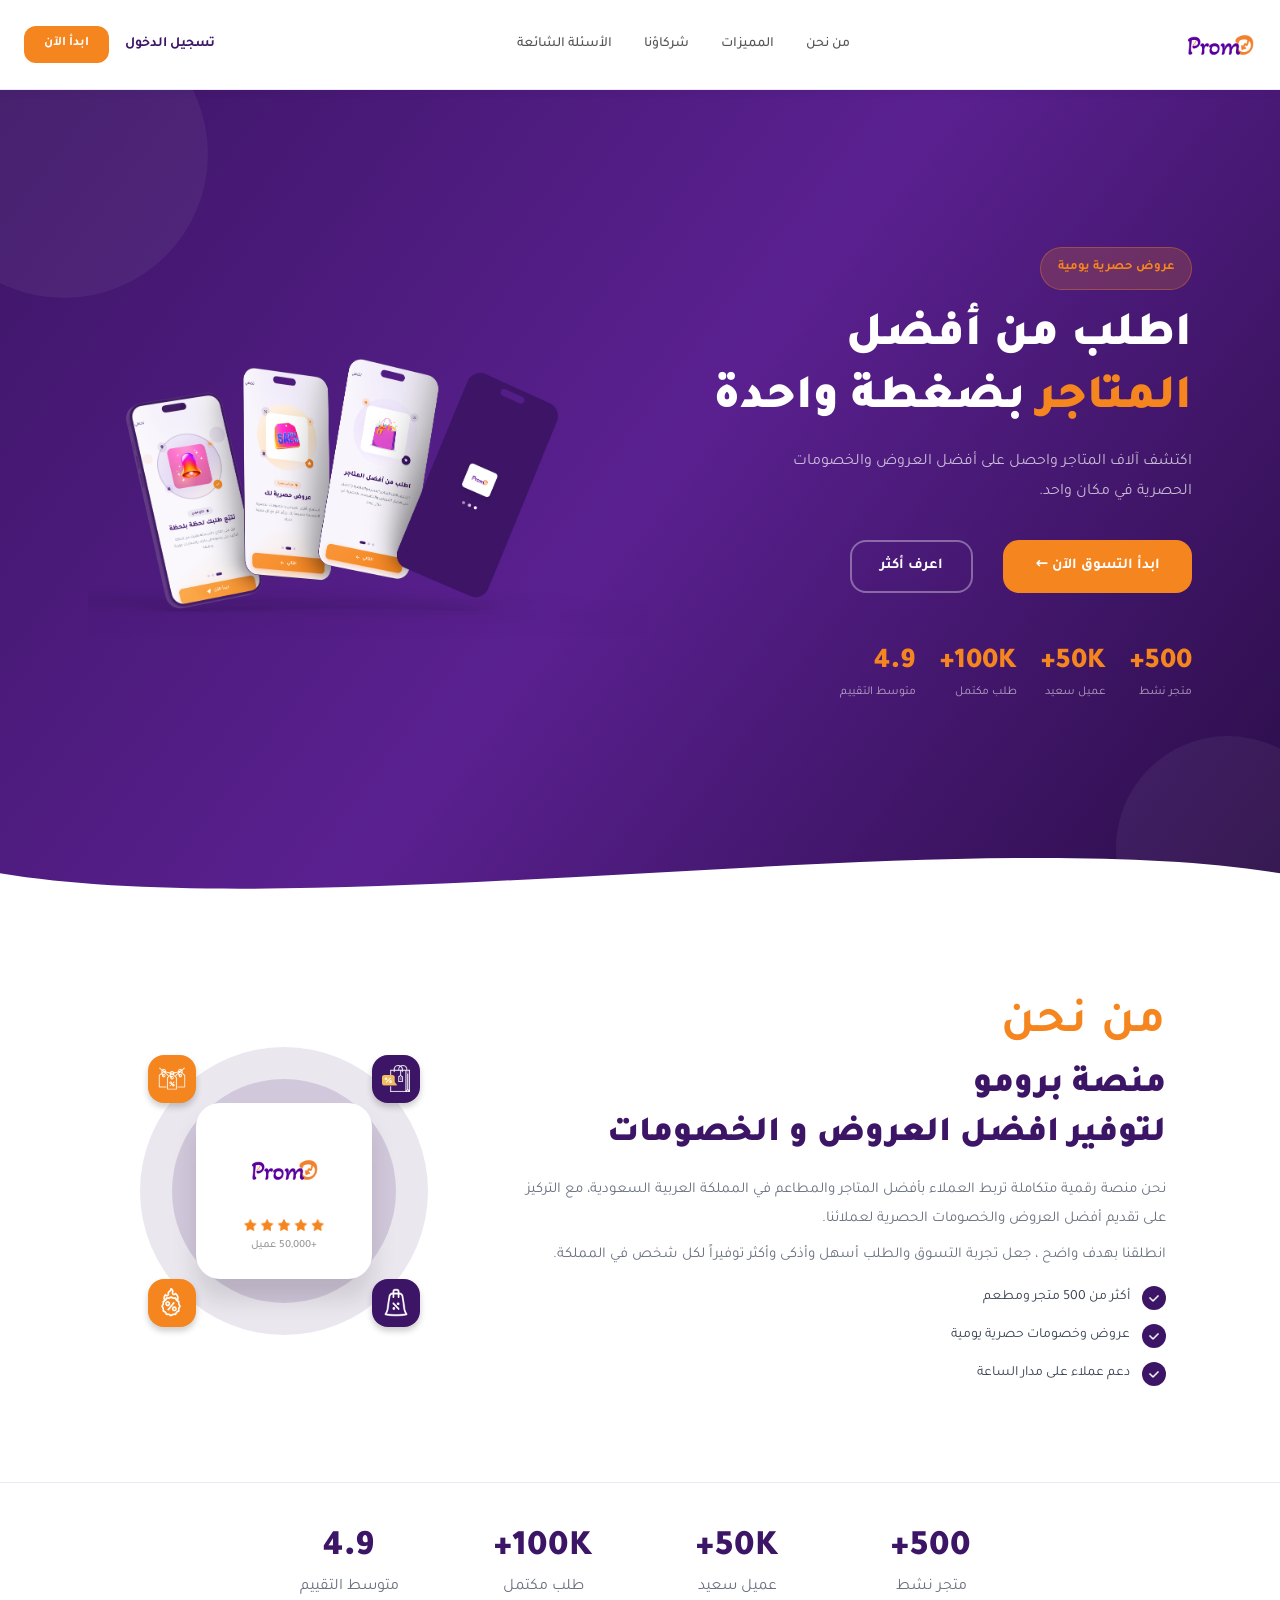
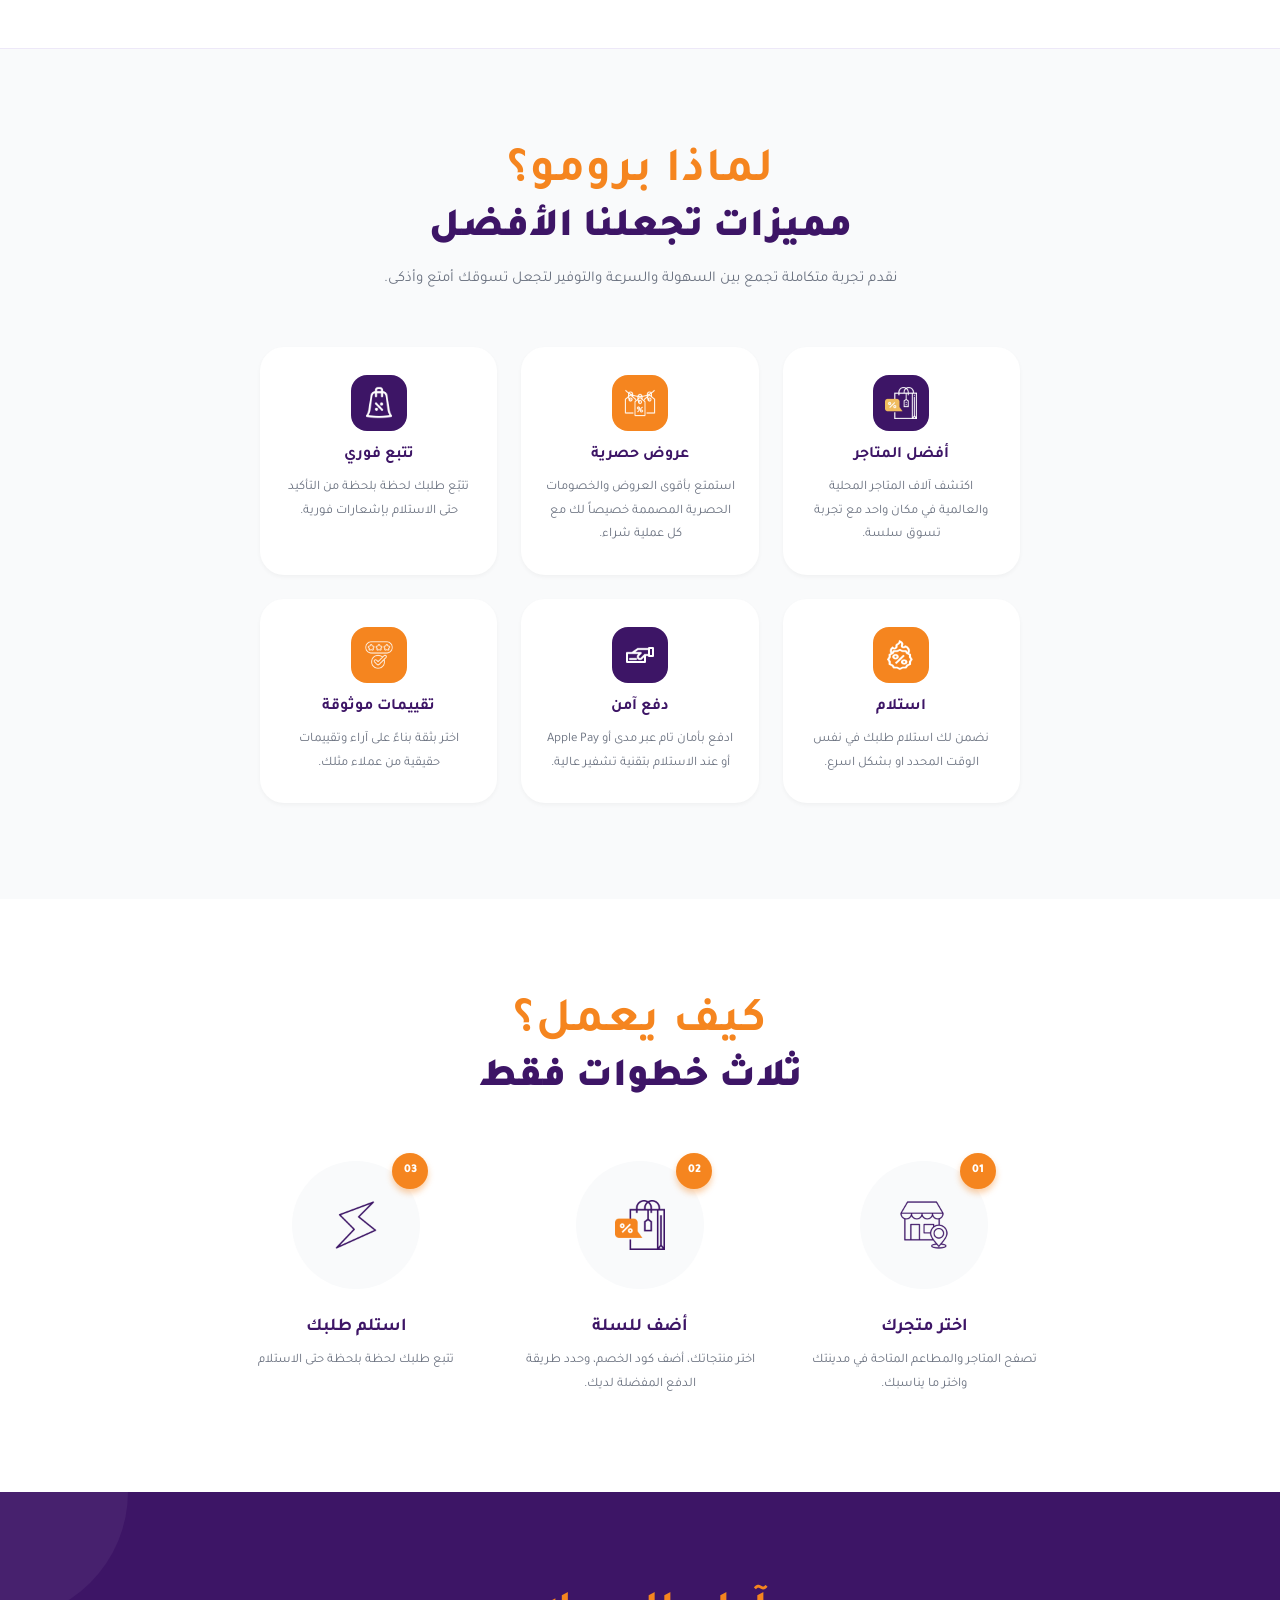
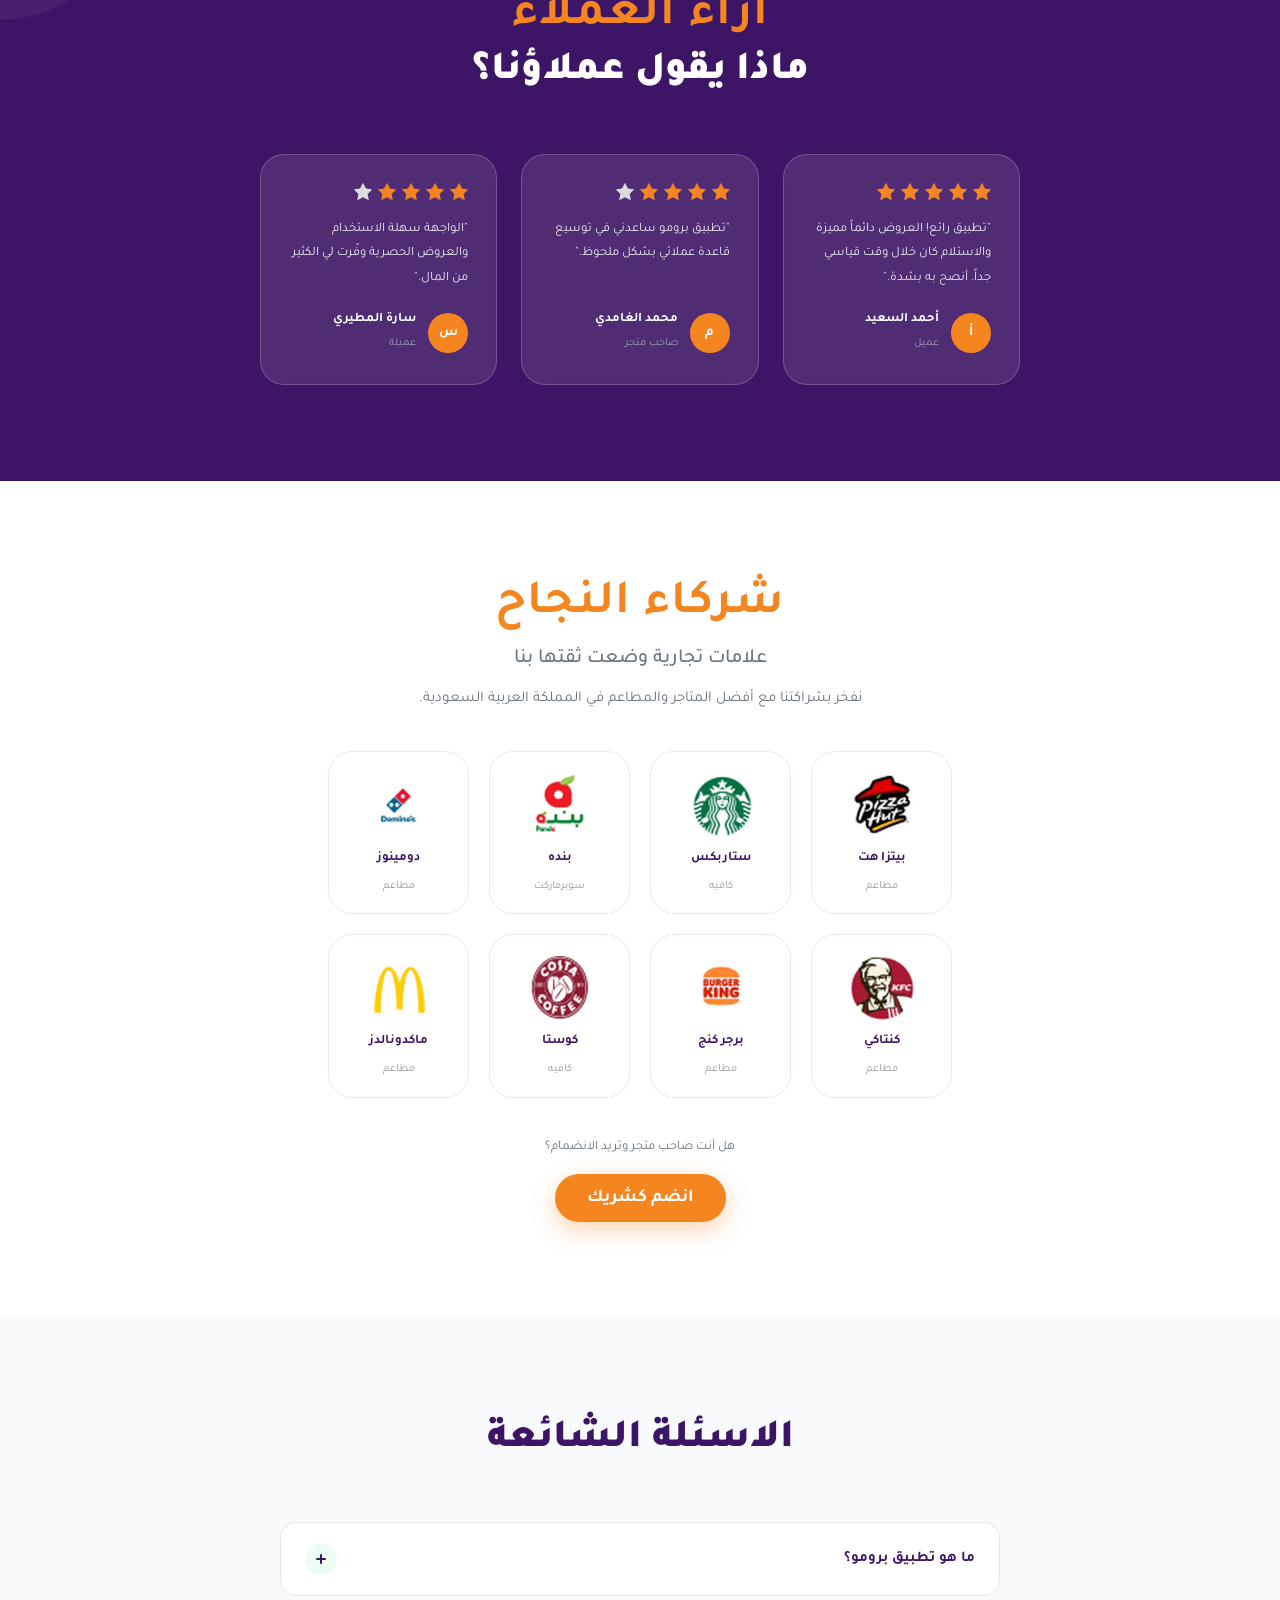
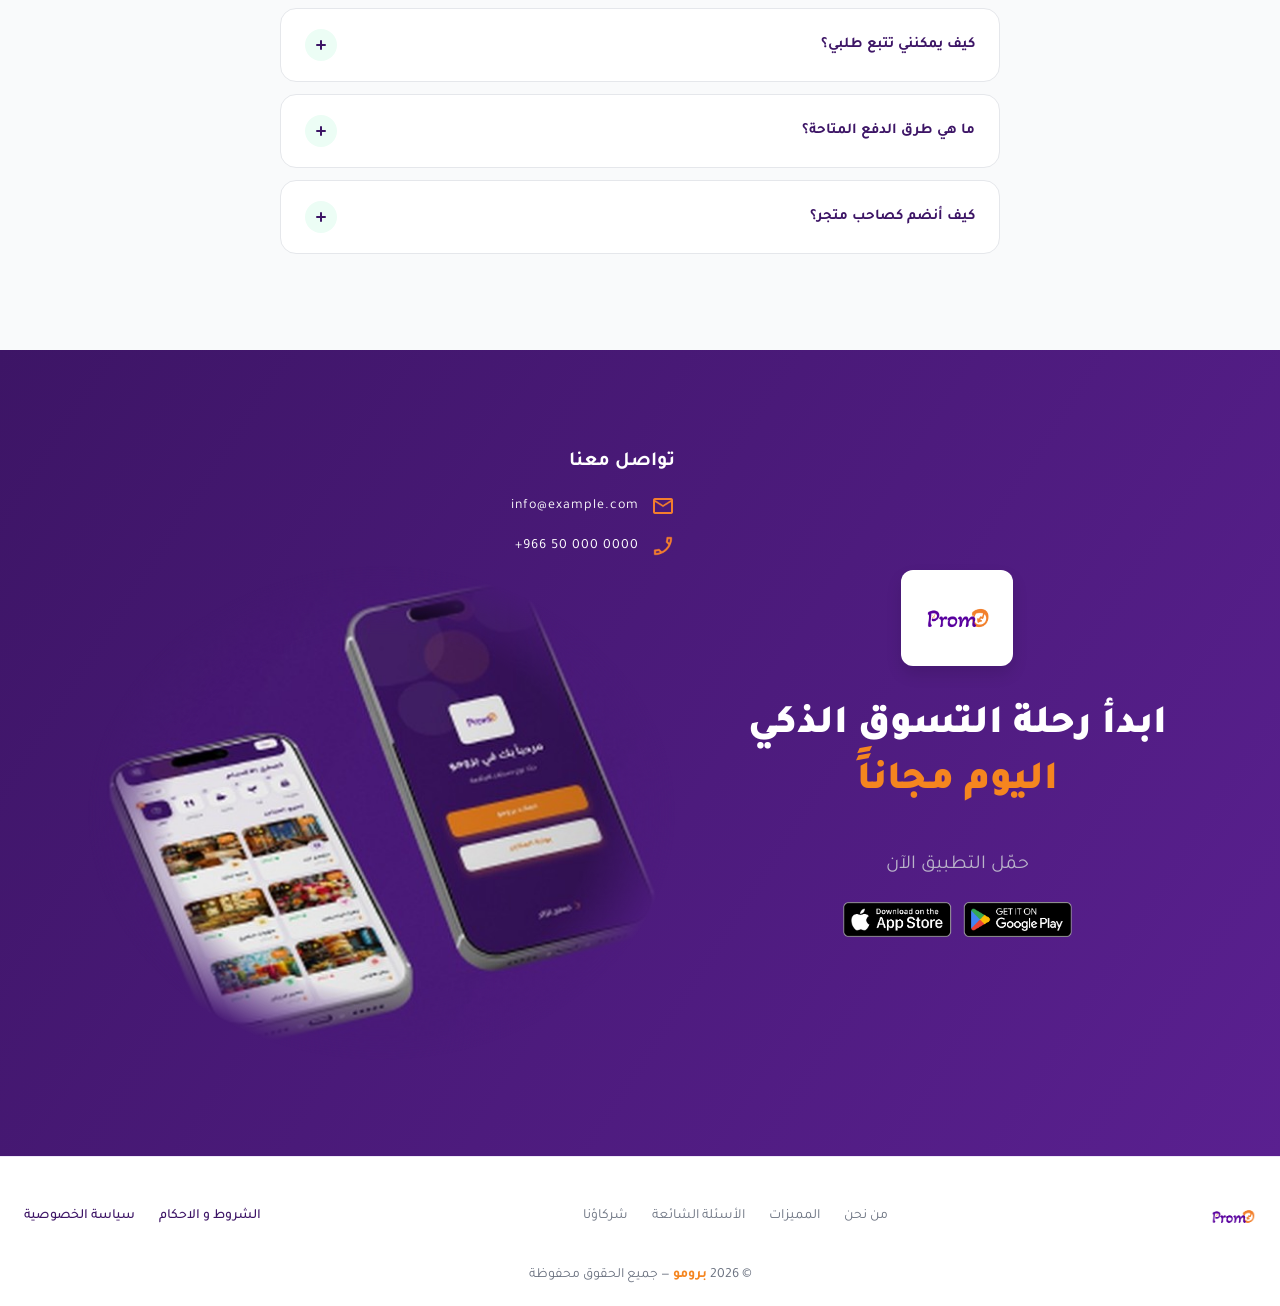
==== commit 44594962: "first" ====
--- a/index.html
+++ b/index.html
@@ -62,8 +62,7 @@
         </div>
 
         <div class="hero-visual">
-          <img src="assets/hero-mockup.png" alt="شاشات تطبيق برومو" width="1016" height="752">
-        </div>
+         <img src="assets/hero-mockup.png" alt="شاشات تطبيق برومو" width="1016" height="752" style="max-width: 950px; margin: 0 auto;">        </div>
       </div>
 
       <svg class="hero-wave" viewBox="0 0 1440 80" preserveAspectRatio="none" aria-hidden="true">
--- a/css/style.css
+++ b/css/style.css
@@ -159,8 +159,9 @@
 .hero-stats strong { color: var(--orange); font-size: 28.8px; font-weight: 900; line-height: 1; direction: ltr; text-align: right; }
 .hero-stats span { color: rgba(255,255,255,.6); font-size: 12px; margin-top: 6px; }
 
-.hero-visual { margin-inline-start: -240px; margin-inline-end: -120px; }
-.hero-visual img { width: 100%; max-width: 1016px; }
+.hero-text { position: relative; z-index: 2; }
+.hero-visual { margin: 0; display: flex; justify-content: center; }
+.hero-visual img { width: 100%; max-width: 160px; }
 
 .hero-wave { position: absolute; bottom: 0; left: 0; width: 100%; height: 80px; }
 
@@ -414,7 +415,7 @@
    ========================================================= */
 @media (max-width: 1100px) {
   .hero-inner { grid-template-columns: 1fr 1fr; }
-  .hero-visual { margin: 0 -80px 0 0; }
+  .hero-visual { margin: 0; }
 }
 
 @media (max-width: 900px) {
@@ -464,7 +465,7 @@
   .hero-stats { justify-content: center; margin-top: 40px; }
   .hero-stats strong { text-align: center; }
   .hero-stats li { align-items: center; }
-  .hero-visual { margin: 0 -24px; }
+  .hero-visual { margin: 0; }
 
   .about-inner { grid-template-columns: 1fr; gap: 48px; }
   .about-text { text-align: center; }
